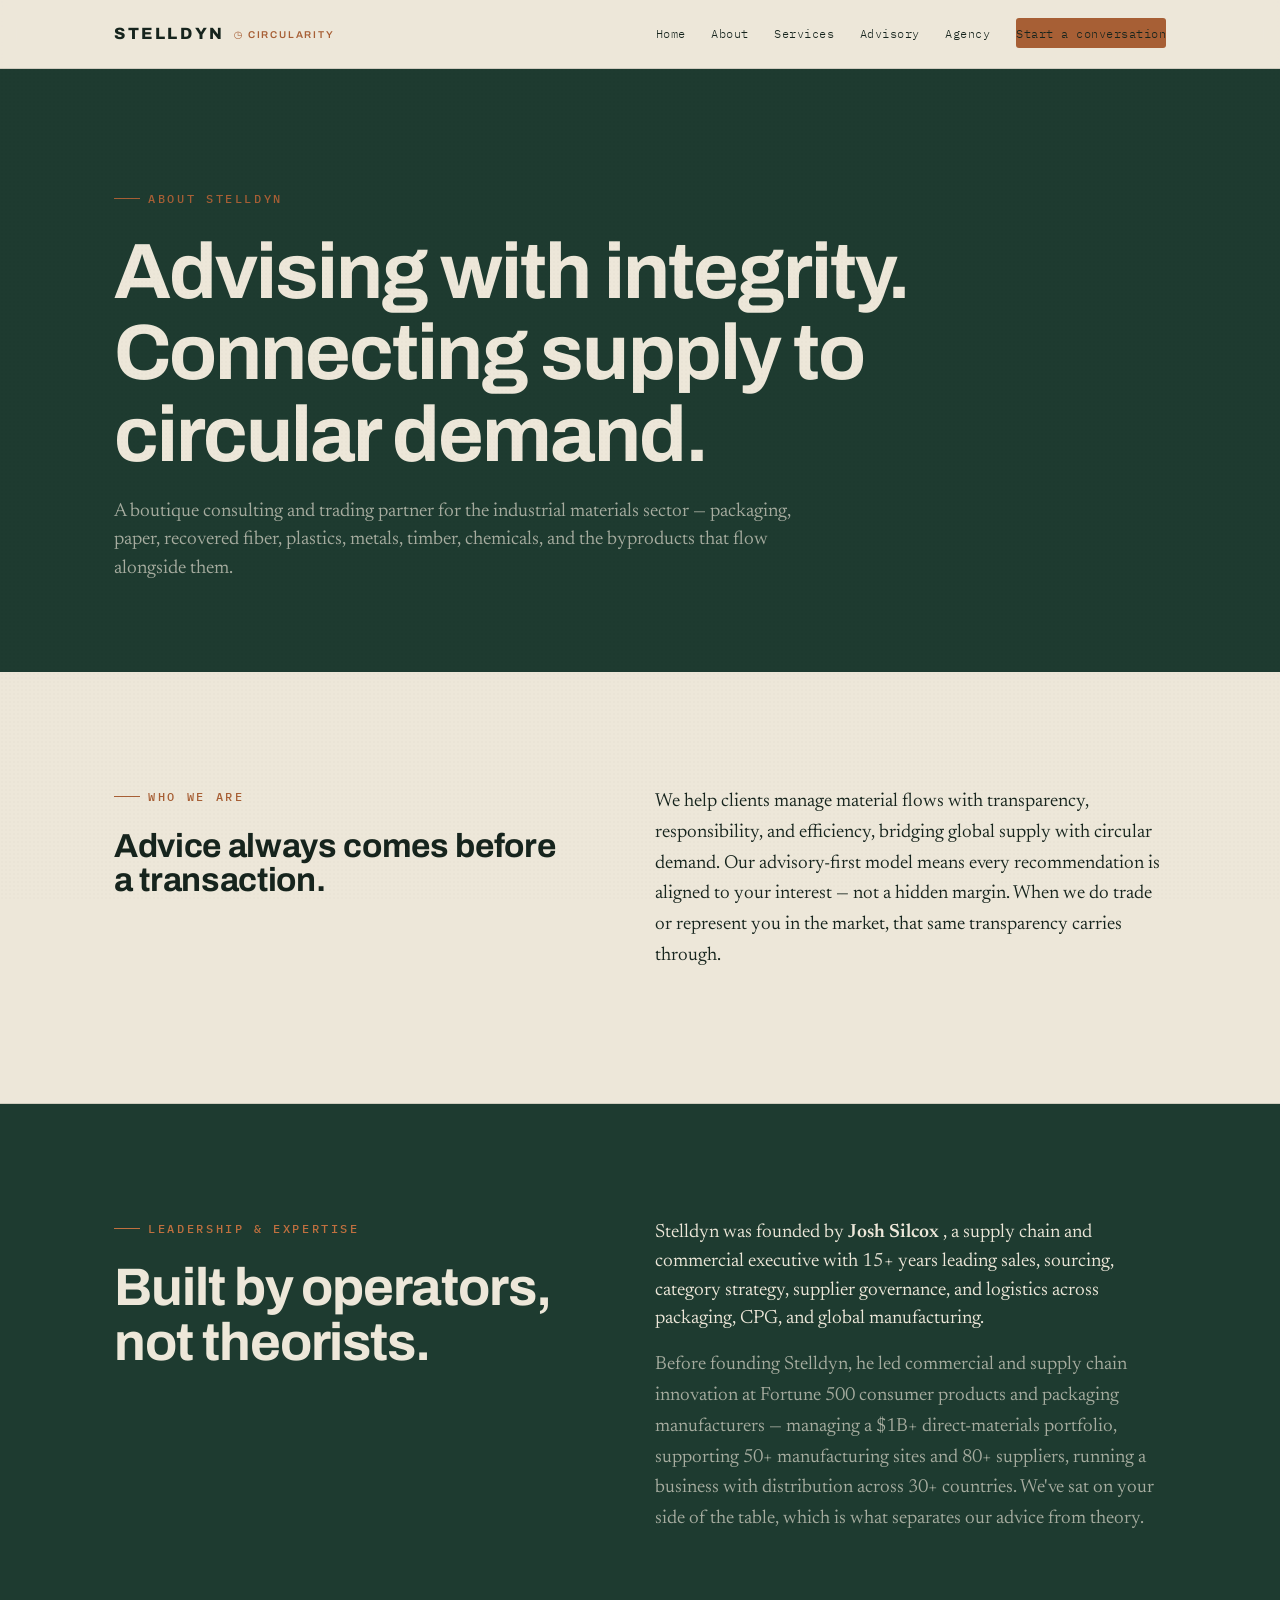
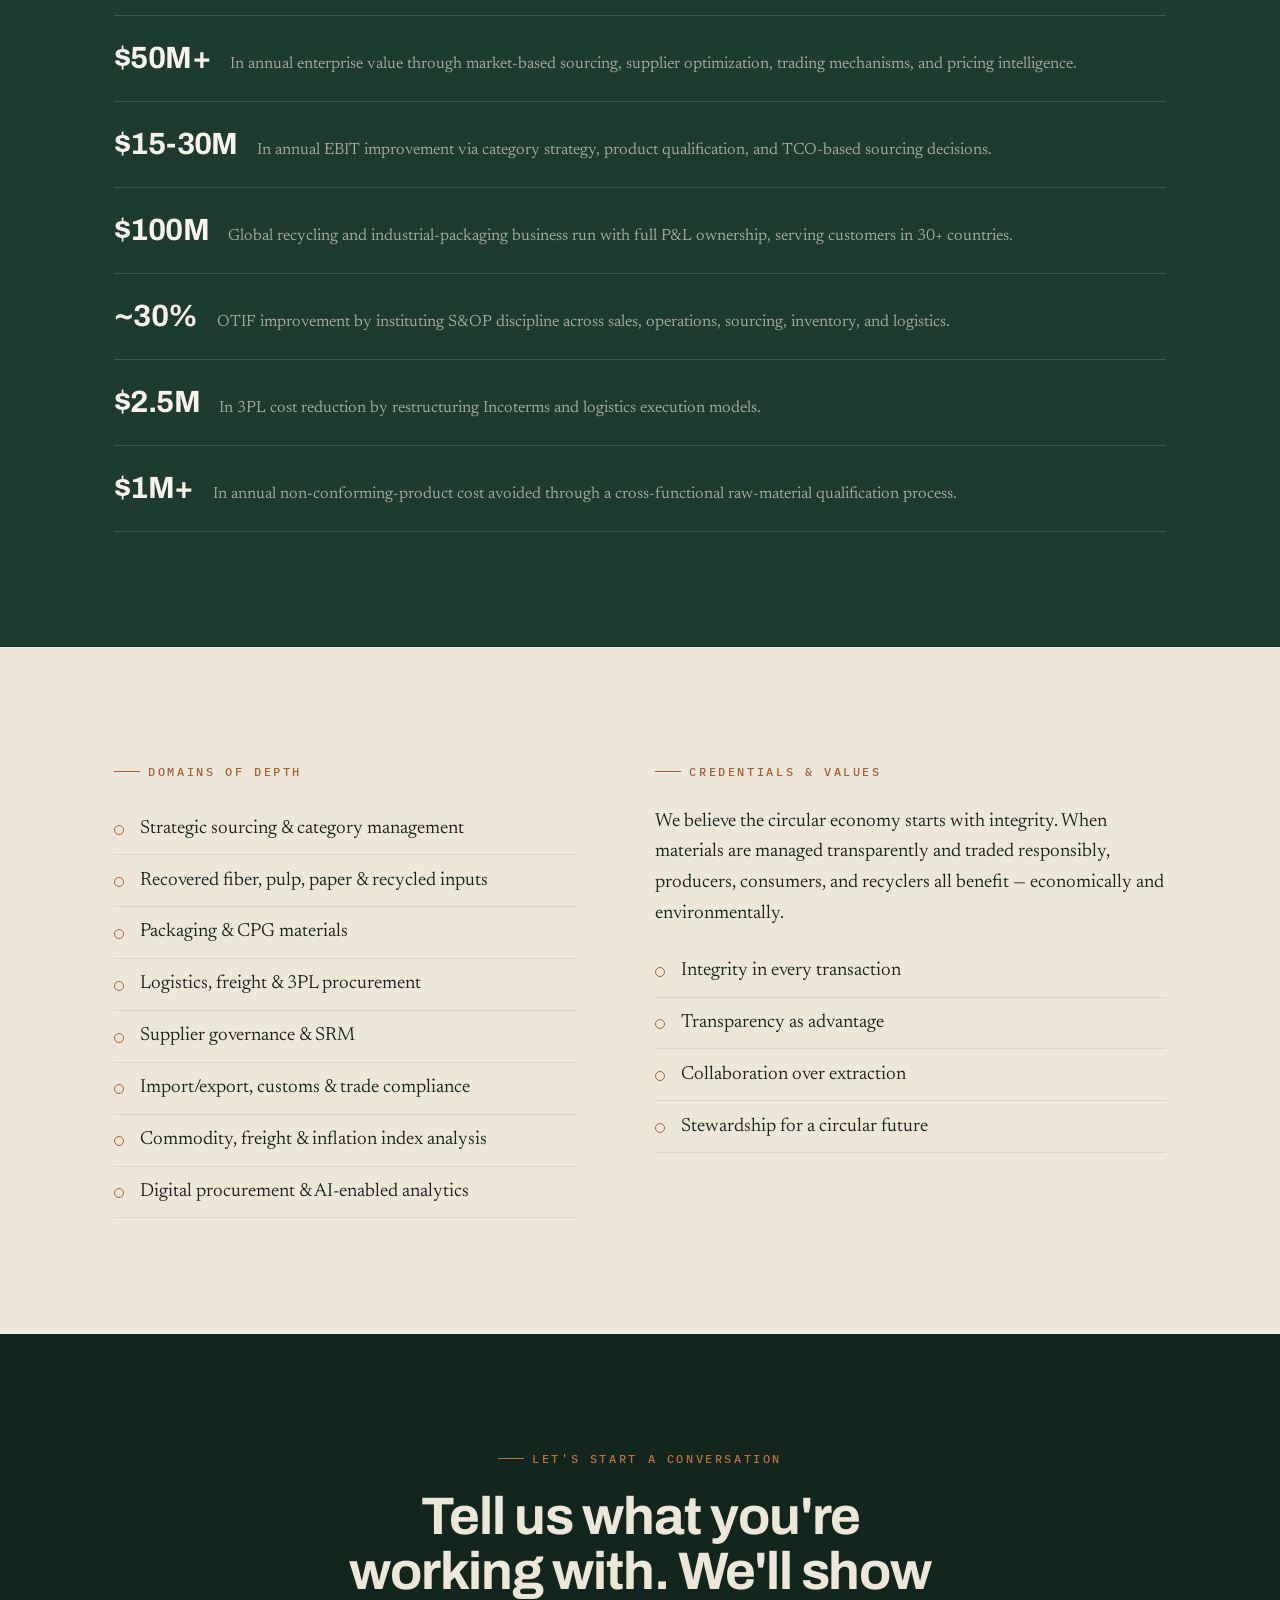
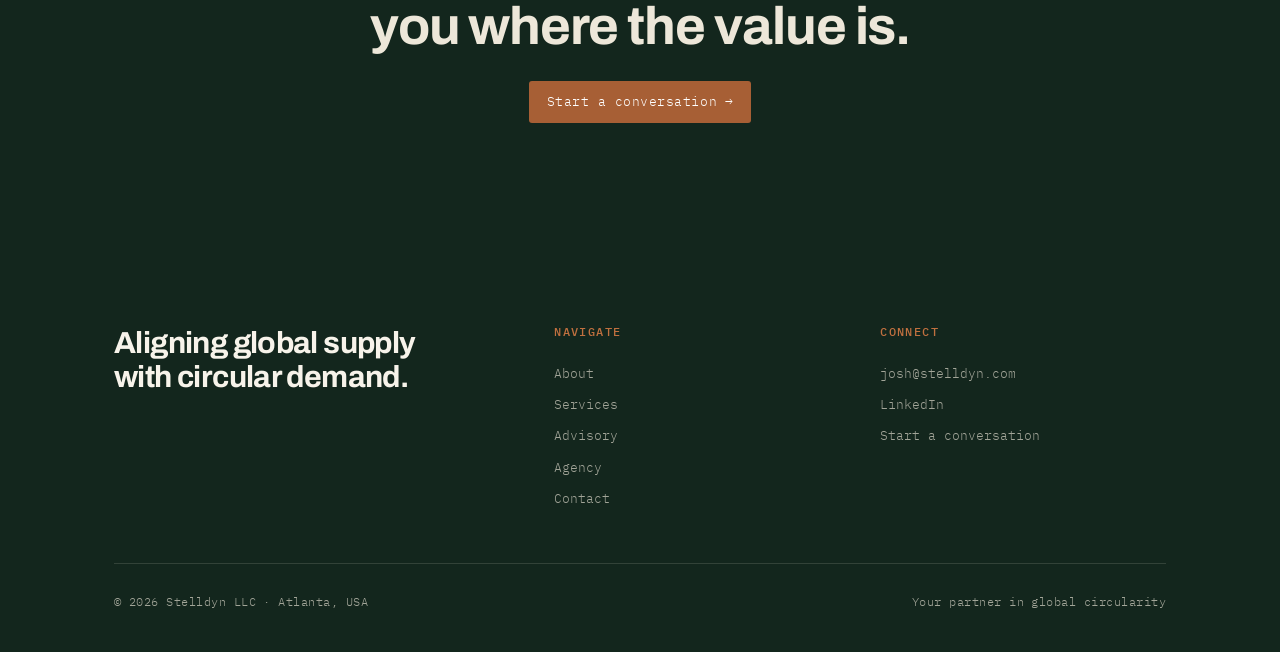
==== about.html @ aecd9327 "Baseline: Stelldyn static site as delivered" ====
<!DOCTYPE html>
<html lang="en">
<head>
    <meta charset="UTF-8">
    <meta name="viewport" content="width=device-width, initial-scale=1">
    <title>About Stelldyn | Advisory-First Materials Trading &amp; Consulting</title>
    <meta name="description" content="Stelldyn is an advisory-first consulting and trading firm for industrial materials and byproducts, founded by a supply chain executive who led a $1B+ sourcing portfolio. We bridge global supply with circular demand.">
    <link rel="canonical" href="https://stelldyn.com/about">
    <meta property="og:type" content="profile">
    <meta property="og:site_name" content="Stelldyn">
    <meta property="og:title" content="About Stelldyn — Built by Operators">
    <meta property="og:description" content="Advisory-first consulting and trading for industrial materials. Founded on 15+ years and a $1B+ direct-materials portfolio.">
    <meta property="og:url" content="https://stelldyn.com/about">
    <link rel="preconnect" href="https://fonts.googleapis.com">
    <link rel="preconnect" href="https://fonts.gstatic.com" crossorigin>
    <link href="https://fonts.googleapis.com/css2?family=Archivo:wght@500;600;700;800&family=Newsreader:ital,opsz,wght@0,6..72,300..600;1,6..72,300..500&family=IBM+Plex+Mono:wght@400;500&display=swap" rel="stylesheet">
    <link rel="stylesheet" href="styles.css">
    <script type="application/ld+json">
    {
      "@context":"https://schema.org",
      "@type":"Person",
      "@id":"https://stelldyn.com/#founder",
      "name":"Josh Silcox",
      "jobTitle":"Founder & Principal Advisor",
      "worksFor":{"@type":"Organization","name":"Stelldyn","url":"https://stelldyn.com/"},
      "description":"Supply chain and commercial executive with 15+ years leading sourcing, category strategy, supplier governance, and a global recycling business. Led a $1B+ direct-materials portfolio across 50+ manufacturing sites, 80+ suppliers, and 30+ countries; delivered $50M+ in annual enterprise value and $17–28M in annual EBIT improvement.",
      "alumniOf":[
        {"@type":"CollegeOrUniversity","name":"Emory University, Goizueta Business School"},
        {"@type":"CollegeOrUniversity","name":"Georgia Institute of Technology"}
      ],
      "knowsAbout":["strategic sourcing","category management","recovered fiber","pulp and paper","packaging materials","recycled plastics","logistics procurement","supplier governance","HTS classification","trade compliance","AI-enabled analytics"],
      "address":{"@type":"PostalAddress","addressLocality":"Atlanta","addressRegion":"GA","addressCountry":"US"},
      "sameAs":["https://www.linkedin.com/in/joshsilcox"]
    }
    </script>
</head>
<body>

    <header class="site-header">
        <div class="wrap nav">
            <a class="brand" href="index.html">
                STELLDYN
                <span class="mark">◷ CIRCULARITY</span>
            </a>
            <nav aria-label="Primary">
                <ul class="nav-links" id="navlinks">
                    <li>
                        <a href="index.html">Home</a>
                    </li>
                    <li>
                        <a href="about.html">About</a>
                    </li>
                    <li>
                        <a href="services.html">Services</a>
                    </li>
                    <li>
                        <a href="advisory.html">Advisory</a>
                    </li>
                    <li>
                        <a href="agency.html">Agency</a>
                    </li>
                    <li>
                        <a class="btn btn--primary" href="contact.html">Start a conversation</a>
                    </li>
                </ul>
            </nav>
            <button class="nav-toggle" data-nav-toggle aria-expanded="false" aria-controls="navlinks">Menu</button>
        </div>
    </header>

    <section class="page-hero">
        <div class="wrap">
            <p class="eyebrow">About Stelldyn</p>
            <h1 class="h-display">Advising with integrity. Connecting supply to circular demand.</h1>
            <p class="lede measure">A boutique consulting and trading partner for the industrial materials sector — packaging, paper, recovered fiber, plastics, metals, timber, chemicals, and the byproducts that flow alongside them.</p>
        </div>
    </section>

    <!-- WHO WE ARE -->
    <section class="section">
        <div class="wrap split">
            <div class="reveal">
                <p class="eyebrow">Who we are</p>
                <h2 class="h-lg">Advice always comes before a transaction.</h2>
            </div>
            <div class="reveal">
                <p class="measure">We help clients manage material flows with transparency, responsibility, and efficiency, bridging global supply with circular demand. Our advisory-first model means every recommendation is aligned to your interest — not a hidden margin. When we do trade or represent you in the market, that same transparency carries through.</p>
            </div>
        </div>
    </section>

    <hr class="divider">

    <!-- LEADERSHIP & EXPERTISE -->
    <section class="section section--pine">
        <div class="wrap">
            <div class="split" style="margin-bottom:clamp(36px,5vw,64px)">
                <div class="reveal">
                    <p class="eyebrow">Leadership &amp; expertise</p>
                    <h2 class="h-xl">Built by operators, not theorists.</h2>
                </div>
                <div class="reveal">
                    <p class="lede measure">
                        Stelldyn was founded by 
                        <strong>Josh Silcox</strong>
                        , a supply chain and commercial executive with 15+ years leading sales, sourcing, category strategy, supplier governance, and logistics across packaging, CPG, and global manufacturing.
                    </p>
                    <p class="measure muted">Before founding Stelldyn, he led commercial and supply chain innovation at Fortune 500 consumer products and packaging manufacturers — managing a $1B+ direct-materials portfolio, supporting 50+ manufacturing sites and 80+ suppliers, running a business with distribution across 30+ countries. We've sat on your side of the table, which is what separates our advice from theory.</p>
                </div>
            </div>
            <div class="reveal">
                <div class="statline">
                    <span class="v">$50M+</span>
                    <span class="d">In annual enterprise value through market-based sourcing, supplier optimization, trading mechanisms, and pricing intelligence.</span>
                </div>
                <div class="statline">
                    <span class="v">$15-30M</span>
                    <span class="d">In annual EBIT improvement via category strategy, product qualification, and TCO-based sourcing decisions.</span>
                </div>
                <div class="statline">
                    <span class="v">$100M</span>
                    <span class="d">Global recycling and industrial-packaging business run with full P&amp;L ownership, serving customers in 30+ countries.</span>
                </div>
                <div class="statline">
                    <span class="v">~30%</span>
                    <span class="d">OTIF improvement by instituting S&amp;OP discipline across sales, operations, sourcing, inventory, and logistics.</span>
                </div>
                <div class="statline">
                    <span class="v">$2.5M</span>
                    <span class="d">In 3PL cost reduction by restructuring Incoterms and logistics execution models.</span>
                </div>
                <div class="statline">
                    <span class="v">$1M+</span>
                    <span class="d">In annual non-conforming-product cost avoided through a cross-functional raw-material qualification process.</span>
                </div>
            </div>
        </div>
    </section>

    <!-- DOMAINS + CREDENTIALS -->
    <section class="section">
        <div class="wrap split">
            <div class="reveal">
                <p class="eyebrow">Domains of depth</p>
                <ul class="flist">
                    <li>Strategic sourcing &amp; category management</li>
                    <li>Recovered fiber, pulp, paper &amp; recycled inputs</li>
                    <li>Packaging &amp; CPG materials</li>
                    <li>Logistics, freight &amp; 3PL procurement</li>
                    <li>Supplier governance &amp; SRM</li>
                    <li>Import/export, customs &amp; trade compliance</li>
                    <li>Commodity, freight &amp; inflation index analysis</li>
                    <li>Digital procurement &amp; AI-enabled analytics</li>
                </ul>
            </div>
            <div class="reveal">
                <p class="eyebrow">Credentials &amp; values</p>
                <p class="measure" style="margin-top:1.6rem">We believe the circular economy starts with integrity. When materials are managed transparently and traded responsibly, producers, consumers, and recyclers all benefit — economically and environmentally.</p>
                <ul class="flist" style="margin-top:1rem">
                    <li>Integrity in every transaction</li>
                    <li>Transparency as advantage</li>
                    <li>Collaboration over extraction</li>
                    <li>Stewardship for a circular future</li>
                </ul>
            </div>
        </div>
    </section>

    <!-- CTA -->
    <section class="section section--deep">
        <div class="wrap" style="text-align:center">
            <p class="eyebrow reveal" style="justify-content:center">Let's start a conversation</p>
            <h2 class="h-xl reveal" style="max-width:20ch;margin:0 auto 1.6rem">Tell us what you're working with. We'll show you where the value is.</h2>
            <a class="btn btn--primary reveal" href="contact.html">
                Start a conversation 
                <span class="arr">→</span>
            </a>
        </div>
    </section>

    <footer class="site-footer">
        <div class="wrap">
            <div class="foot-top">
                <div class="foot-claim">Aligning global supply with circular demand.</div>
                <div>
                    <h4>Navigate</h4>
                    <a href="about.html">About</a>
                    <a href="services.html">Services</a>
                    <a href="advisory.html">Advisory</a>
                    <a href="agency.html">Agency</a>
                    <a href="contact.html">Contact</a>
                </div>
                <div>
                    <h4>Connect</h4>
                    <a href="mailto:josh@stelldyn.com">josh@stelldyn.com</a>
                    <a href="https://www.linkedin.com/in/joshsilcox" target="_blank" rel="noopener">LinkedIn</a>
                    <a href="contact.html">Start a conversation</a>
                </div>
            </div>
            <div class="foot-bot">
                <span>© 2026 Stelldyn LLC · Atlanta, USA</span>
                <span>Your partner in global circularity</span>
            </div>
        </div>
    </footer>
    <script src="site.js"></script>
</body>
</html>
---- styles.css ----
/* ============================================================
   STELLDYN — "Material Index Sheet"
   Palette: pine / kraft / ink / copper  ·  Type: Archivo / Newsreader / IBM Plex Mono
   ============================================================ */

:root{
  --ink:#16241D;
  --pine:#1E3B30;
  --pine-deep:#13261D;
  --kraft:#EDE7D9;
  --paper:#F7F3EA;
  --paper-2:#FBF8F1;
  --copper:#A75F35;
  --copper-bright:#C0703F;
  --sage:#C7D0C5;
  --line:rgba(22,36,29,.14);
  --line-soft:rgba(22,36,29,.08);
  --on-pine:#EDE7D9;
  --on-pine-mute:rgba(237,231,217,.66);

  --display:'Archivo',system-ui,sans-serif;
  --body:'Newsreader',Georgia,'Times New Roman',serif;
  --mono:'IBM Plex Mono',ui-monospace,monospace;

  --maxw:1180px;
  --gut:clamp(20px,5vw,64px);
  --r:3px;
}

*{box-sizing:border-box}
html{scroll-behavior:smooth}
@media (prefers-reduced-motion:reduce){html{scroll-behavior:auto}}

body{
  margin:0;
  background:var(--kraft);
  color:var(--ink);
  font-family:var(--body);
  font-size:clamp(17px,1.05vw + 13px,19px);
  line-height:1.62;
  font-weight:380;
  -webkit-font-smoothing:antialiased;
  text-rendering:optimizeLegibility;
}

/* paper grain */
body::before{
  content:"";position:fixed;inset:0;pointer-events:none;z-index:1;opacity:.5;
  background-image:radial-gradient(rgba(22,36,29,.022) 1px,transparent 1px);
  background-size:4px 4px;
}

img{max-width:100%;display:block}
a{color:inherit}

h1,h2,h3,h4{font-family:var(--display);font-weight:700;line-height:1.04;letter-spacing:-.01em;margin:0}
p{margin:0 0 1rem}
strong{font-weight:600}

/* ---------- layout ---------- */
.wrap{max-width:var(--maxw);margin:0 auto;padding:0 var(--gut)}
.section{padding:clamp(64px,9vw,128px) 0;position:relative;z-index:2}
.section--tight{padding:clamp(48px,6vw,80px) 0}
.section--pine{background:var(--pine);color:var(--on-pine)}
.section--deep{background:var(--pine-deep);color:var(--on-pine)}
.divider{height:1px;background:var(--line);border:0;margin:0}

/* ---------- eyebrow / labels ---------- */
.eyebrow{
  font-family:var(--mono);font-size:.74rem;font-weight:500;
  letter-spacing:.22em;text-transform:uppercase;color:var(--copper);
  display:flex;align-items:center;gap:.7em;margin:0 0 1.4rem;
}
.eyebrow::before{content:"";width:26px;height:1px;background:var(--copper);display:inline-block}
.section--pine .eyebrow,.section--deep .eyebrow{color:var(--copper-bright)}
.section--pine .eyebrow::before,.section--deep .eyebrow::before{background:var(--copper-bright)}

/* ---------- type scale ---------- */
.h-display{font-size:clamp(2.6rem,6.4vw,4.9rem);letter-spacing:-.025em}
.h-xl{font-size:clamp(2rem,4.4vw,3.3rem);letter-spacing:-.02em}
.h-lg{font-size:clamp(1.5rem,2.6vw,2.1rem)}
.h-md{font-size:clamp(1.2rem,1.6vw,1.45rem)}
.lede{font-size:clamp(1.18rem,1.5vw,1.42rem);line-height:1.5;font-weight:380}
.muted{color:rgba(22,36,29,.66)}
.section--pine .muted,.section--deep .muted{color:var(--on-pine-mute)}
.measure{max-width:62ch}
.measure-sm{max-width:48ch}

/* ---------- header ---------- */
.site-header{
  position:sticky;top:0;z-index:50;
  background:rgba(237,231,217,.82);backdrop-filter:blur(10px);
  border-bottom:1px solid var(--line);
}
.nav{display:flex;align-items:center;justify-content:space-between;height:68px}
.brand{display:flex;align-items:baseline;gap:.55rem;text-decoration:none;font-family:var(--display);font-weight:800;letter-spacing:.16em;font-size:1.02rem}
.brand .mark{font-size:.62rem;color:var(--copper);letter-spacing:.18em;font-weight:600;transform:translateY(-1px)}
.nav-links{display:flex;align-items:center;gap:clamp(14px,2vw,30px);list-style:none;margin:0;padding:0}
.nav-links a{font-family:var(--mono);font-size:.78rem;letter-spacing:.04em;text-decoration:none;color:var(--ink);padding:.4em 0;position:relative;transition:color .2s}
.nav-links a:not(.btn)::after{content:"";position:absolute;left:0;bottom:-2px;width:0;height:1px;background:var(--copper);transition:width .25s}
.nav-links a:not(.btn):hover{color:var(--copper)}
.nav-links a:not(.btn):hover::after{width:100%}
.nav-toggle{display:none;background:none;border:1px solid var(--line);border-radius:var(--r);font-family:var(--mono);font-size:.72rem;letter-spacing:.1em;padding:.5em .8em;cursor:pointer;color:var(--ink)}

/* ---------- buttons ---------- */
.btn{
  display:inline-flex;align-items:center;gap:.6em;
  font-family:var(--mono);font-size:.8rem;letter-spacing:.04em;text-transform:none;
  text-decoration:none;cursor:pointer;border:0;border-radius:var(--r);
  padding:.85em 1.4em;transition:transform .15s,background .2s,box-shadow .2s;
}
.btn--primary{background:var(--copper);color:#fff}
.btn--primary:hover{background:var(--copper-bright);transform:translateY(-1px)}
.btn--ghost{background:transparent;color:var(--ink);border:1px solid var(--line)}
.btn--ghost:hover{border-color:var(--copper);color:var(--copper)}
.section--pine .btn--ghost,.section--deep .btn--ghost{color:var(--on-pine);border-color:rgba(237,231,217,.3)}
.section--pine .btn--ghost:hover,.section--deep .btn--ghost:hover{border-color:var(--copper-bright);color:var(--copper-bright)}
.btn .arr{transition:transform .2s}
.btn:hover .arr{transform:translateX(3px)}

/* ---------- hero ---------- */
.hero{background:var(--pine);color:var(--on-pine);position:relative;overflow:hidden}
.hero .wrap{position:relative;z-index:3;padding-top:clamp(60px,9vw,108px);padding-bottom:0}
.hero-arc{position:absolute;inset:0;z-index:1;opacity:.9;pointer-events:none}
.hero-arc svg{position:absolute;right:-6%;top:-10%;width:min(720px,82vw);height:auto}
.hero h1{max-width:16ch}
.hero .lede{color:var(--on-pine-mute);max-width:54ch;margin-top:1.6rem}
.hero-cta{display:flex;flex-wrap:wrap;gap:14px;margin-top:2.4rem}
.hero-index{
  display:grid;grid-template-columns:repeat(4,1fr);
  border-top:1px solid rgba(237,231,217,.18);margin-top:clamp(48px,7vw,84px);
}
.hero-index .cell{padding:1.5rem 0;border-right:1px solid rgba(237,231,217,.12)}
.hero-index .cell:last-child{border-right:0}
.hero-index .num{font-family:var(--display);font-weight:700;font-size:clamp(1.7rem,3vw,2.5rem);letter-spacing:-.02em;color:var(--paper)}
.hero-index .lab{font-family:var(--mono);font-size:.68rem;letter-spacing:.1em;text-transform:uppercase;color:var(--on-pine-mute);margin-top:.5rem;max-width:22ch}

/* ---------- generic grids ---------- */
.grid{display:grid;gap:clamp(20px,3vw,40px)}
.g-2{grid-template-columns:repeat(2,1fr)}
.g-3{grid-template-columns:repeat(3,1fr)}
.split{display:grid;grid-template-columns:1fr 1.1fr;gap:clamp(32px,6vw,88px);align-items:start}
.split--even{grid-template-columns:1fr 1fr}

/* ---------- pillar cards ---------- */
.pillar{border-top:2px solid var(--ink);padding-top:1.4rem}
.pillar .k{font-family:var(--mono);font-size:.72rem;letter-spacing:.14em;color:var(--copper);text-transform:uppercase}
.pillar h3{font-size:1.55rem;margin:.7rem 0 .8rem}
.pillar p{font-size:1rem;line-height:1.55;color:rgba(22,36,29,.74)}

/* ---------- value/expertise list ---------- */
.statline{display:grid;grid-template-columns:auto 1fr;gap:1.2rem;align-items:baseline;padding:1.1rem 0;border-bottom:1px solid rgba(237,231,217,.16)}
.statline:first-of-type{border-top:1px solid rgba(237,231,217,.16)}
.statline .v{font-family:var(--display);font-weight:700;font-size:clamp(1.4rem,2.4vw,2rem);color:var(--paper);letter-spacing:-.02em;white-space:nowrap}
.statline .d{font-family:var(--body);font-size:1.02rem;line-height:1.45;color:var(--on-pine-mute)}

/* ---------- feature list ---------- */
.flist{list-style:none;margin:0;padding:0}
.flist li{padding:.7rem 0 .7rem 1.6rem;position:relative;border-bottom:1px solid var(--line-soft);line-height:1.5}
.flist li::before{content:"";position:absolute;left:0;top:1.35rem;width:8px;height:8px;border:1.5px solid var(--copper);border-radius:50%}
.outcome{font-family:var(--mono);font-size:.82rem;letter-spacing:.02em;color:var(--copper);margin-top:1rem;display:block}

/* ---------- service blocks ---------- */
.svc{padding:clamp(32px,5vw,56px) 0;border-top:1px solid var(--line)}
.svc:first-of-type{border-top:0}
.svc-no{font-family:var(--mono);font-size:.8rem;color:var(--copper);letter-spacing:.1em}

/* ---------- industries ---------- */
.inds{display:flex;flex-wrap:wrap;gap:10px}
.ind{font-family:var(--mono);font-size:.82rem;letter-spacing:.03em;border:1px solid var(--line);border-radius:100px;padding:.6em 1.1em;background:var(--paper-2);transition:border-color .2s,color .2s}
.ind:hover{border-color:var(--copper);color:var(--copper)}

/* ---------- table ---------- */
.tbl{width:100%;border-collapse:collapse;font-size:1rem}
.tbl th,.tbl td{text-align:left;padding:.95rem 1rem;border-bottom:1px solid var(--line);vertical-align:top}
.tbl th{font-family:var(--mono);font-size:.74rem;letter-spacing:.1em;text-transform:uppercase;color:var(--copper);font-weight:500}
.tbl td:first-child{font-weight:600;font-family:var(--display);width:38%}

/* ---------- testimonials ---------- */
.quote{border-left:2px solid var(--copper);padding:.2rem 0 .2rem 1.5rem}
.quote p{font-size:clamp(1.15rem,1.8vw,1.5rem);line-height:1.42;font-style:italic;color:var(--ink)}
.section--pine .quote p,.section--deep .quote p{color:var(--paper)}
.quote cite{font-family:var(--mono);font-style:normal;font-size:.78rem;letter-spacing:.06em;color:var(--copper);display:block;margin-top:1rem}
.section--pine .quote cite,.section--deep .quote cite{color:var(--copper-bright)}

/* ---------- FAQ ---------- */
.faq{border-top:1px solid var(--line)}
.faq details{border-bottom:1px solid var(--line)}
.faq summary{list-style:none;cursor:pointer;padding:1.4rem 0;font-family:var(--display);font-weight:600;font-size:1.18rem;display:flex;justify-content:space-between;gap:1rem;align-items:center}
.faq summary::-webkit-details-marker{display:none}
.faq summary .pl{font-family:var(--mono);color:var(--copper);font-size:1.3rem;transition:transform .25s;flex:none}
.faq details[open] summary .pl{transform:rotate(45deg)}
.faq .ans{padding:0 0 1.5rem;max-width:70ch;color:rgba(22,36,29,.78)}

/* ---------- form ---------- */
.field{margin-bottom:1.2rem}
.field label{display:block;font-family:var(--mono);font-size:.74rem;letter-spacing:.08em;text-transform:uppercase;color:var(--copper);margin-bottom:.5rem}
.field input,.field textarea,.field select{
  width:100%;font-family:var(--body);font-size:1.02rem;color:var(--ink);
  background:var(--paper-2);border:1px solid var(--line);border-radius:var(--r);
  padding:.85em 1em;transition:border-color .2s;
}
.field input:focus,.field textarea:focus,.field select:focus{outline:none;border-color:var(--copper);box-shadow:0 0 0 3px rgba(167,95,53,.12)}
.field textarea{min-height:130px;resize:vertical}

/* ---------- footer ---------- */
.site-footer{background:var(--pine-deep);color:var(--on-pine);padding:clamp(56px,7vw,88px) 0 2.5rem}
.foot-top{display:grid;grid-template-columns:1.4fr 1fr 1fr;gap:40px;padding-bottom:3rem;border-bottom:1px solid rgba(237,231,217,.14)}
.foot-top h4{font-family:var(--mono);font-weight:500;font-size:.74rem;letter-spacing:.12em;text-transform:uppercase;color:var(--copper-bright);margin-bottom:1.2rem}
.foot-top a{display:block;text-decoration:none;color:var(--on-pine-mute);font-family:var(--mono);font-size:.84rem;padding:.3rem 0;transition:color .2s}
.foot-top a:hover{color:var(--paper)}
.foot-claim{font-family:var(--display);font-size:clamp(1.3rem,2.4vw,1.9rem);font-weight:700;letter-spacing:-.02em;color:var(--paper);max-width:18ch;line-height:1.1}
.foot-bot{display:flex;flex-wrap:wrap;justify-content:space-between;gap:12px;padding-top:1.8rem;font-family:var(--mono);font-size:.74rem;letter-spacing:.04em;color:var(--on-pine-mute)}

/* ---------- reveal ---------- */
.reveal{opacity:0;transform:translateY(18px);transition:opacity .7s ease,transform .7s ease}
.reveal.in{opacity:1;transform:none}
@media (prefers-reduced-motion:reduce){.reveal{opacity:1;transform:none;transition:none}}

/* ---------- page hero (interior) ---------- */
.page-hero{background:var(--pine);color:var(--on-pine);padding:clamp(72px,10vw,120px) 0 clamp(48px,6vw,72px)}
.page-hero h1{max-width:18ch}
.page-hero .lede{color:var(--on-pine-mute);margin-top:1.4rem}

/* ---------- responsive ---------- */
@media (max-width:860px){
  .g-3{grid-template-columns:1fr;gap:8px}
  .g-2,.split,.split--even{grid-template-columns:1fr;gap:32px}
  .hero-index{grid-template-columns:1fr 1fr}
  .hero-index .cell:nth-child(2){border-right:0}
  .hero-index .cell{border-bottom:1px solid rgba(237,231,217,.12)}
  .foot-top{grid-template-columns:1fr 1fr}
  .foot-claim{grid-column:1/-1;margin-bottom:1rem}
  .pillar{border-top:1px solid var(--line);padding-top:1.2rem}
  .nav-links{display:none}
  .nav-links.open{display:flex;position:absolute;top:68px;left:0;right:0;flex-direction:column;align-items:flex-start;gap:0;background:var(--kraft);border-bottom:1px solid var(--line);padding:8px var(--gut) 18px}
  .nav-links.open li{width:100%;border-bottom:1px solid var(--line-soft)}
  .nav-links.open a{display:block;padding:.9em 0;font-size:.92rem}
  .nav-links.open .btn{margin-top:12px}
  .nav-toggle{display:inline-block}
  .tbl td:first-child{width:auto}
}
@media (max-width:520px){
  .hero-index{grid-template-columns:1fr}
  .hero-index .cell{border-right:0}
}
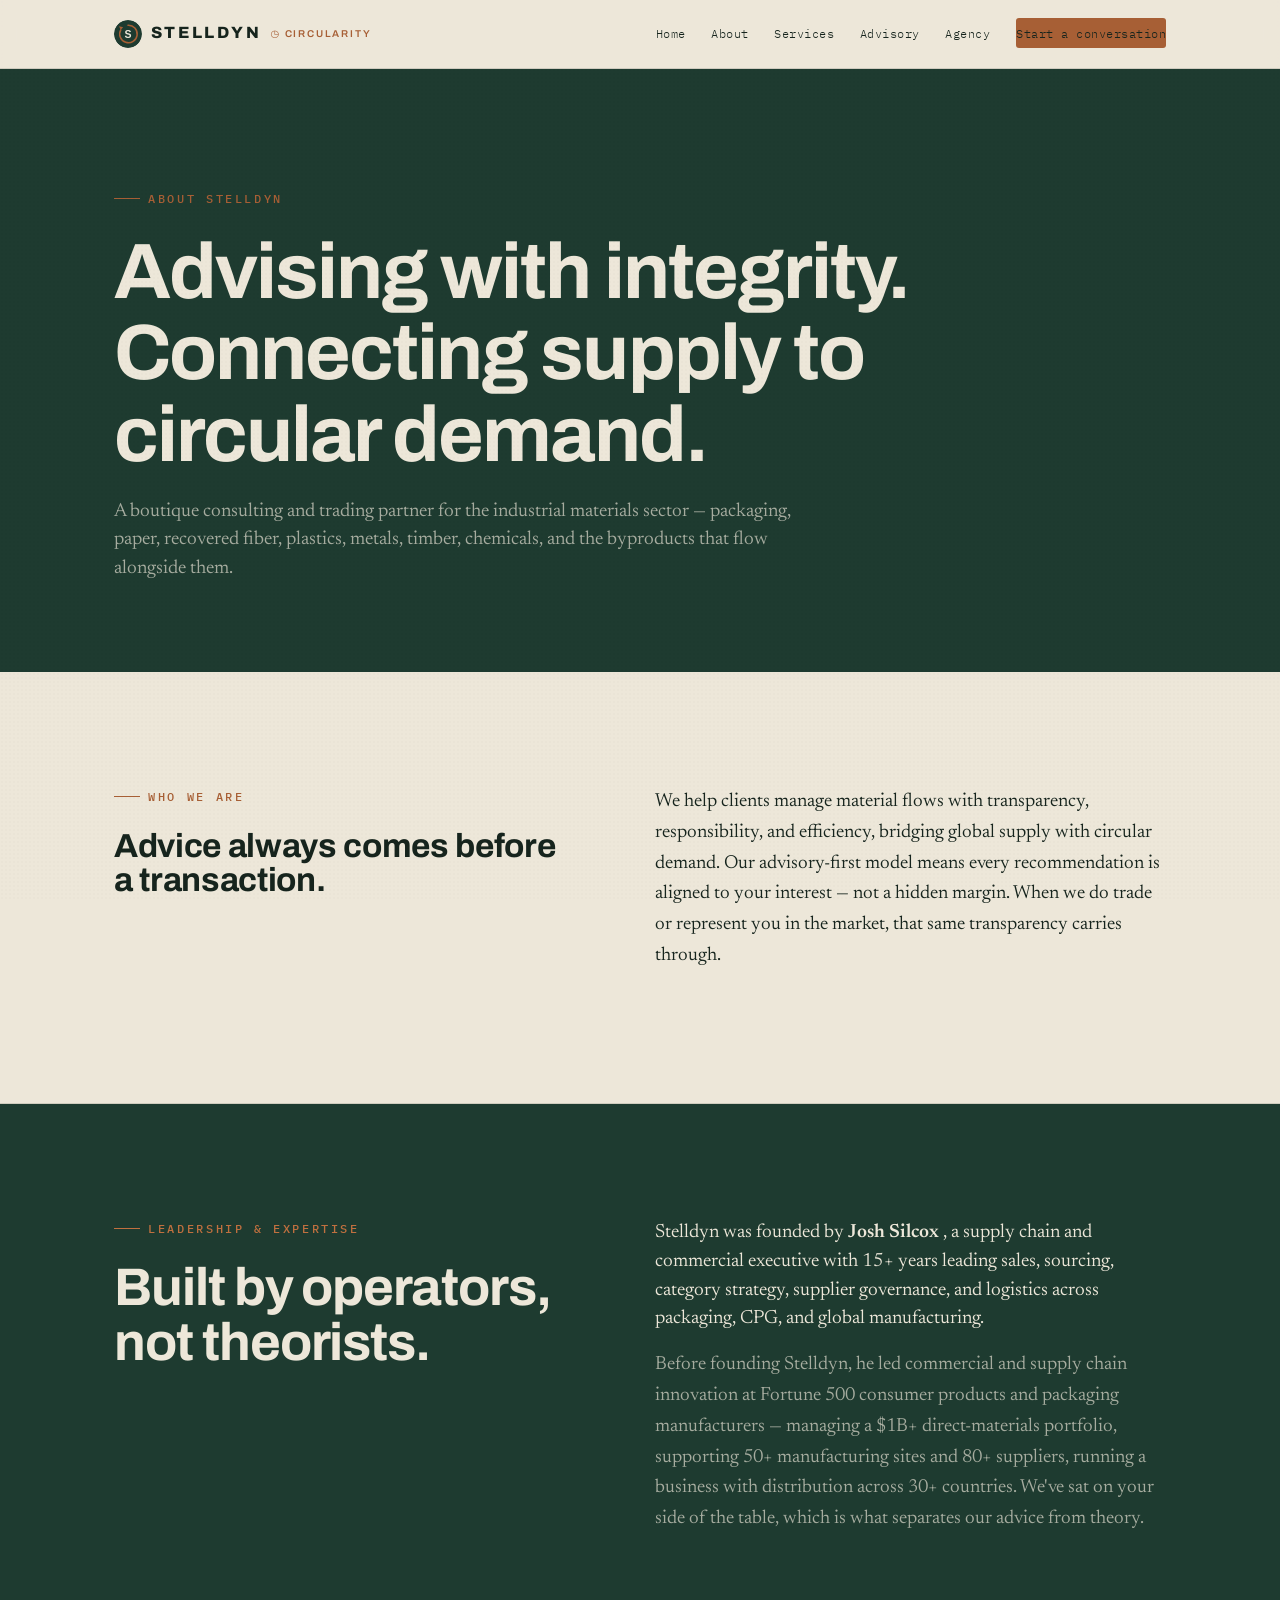
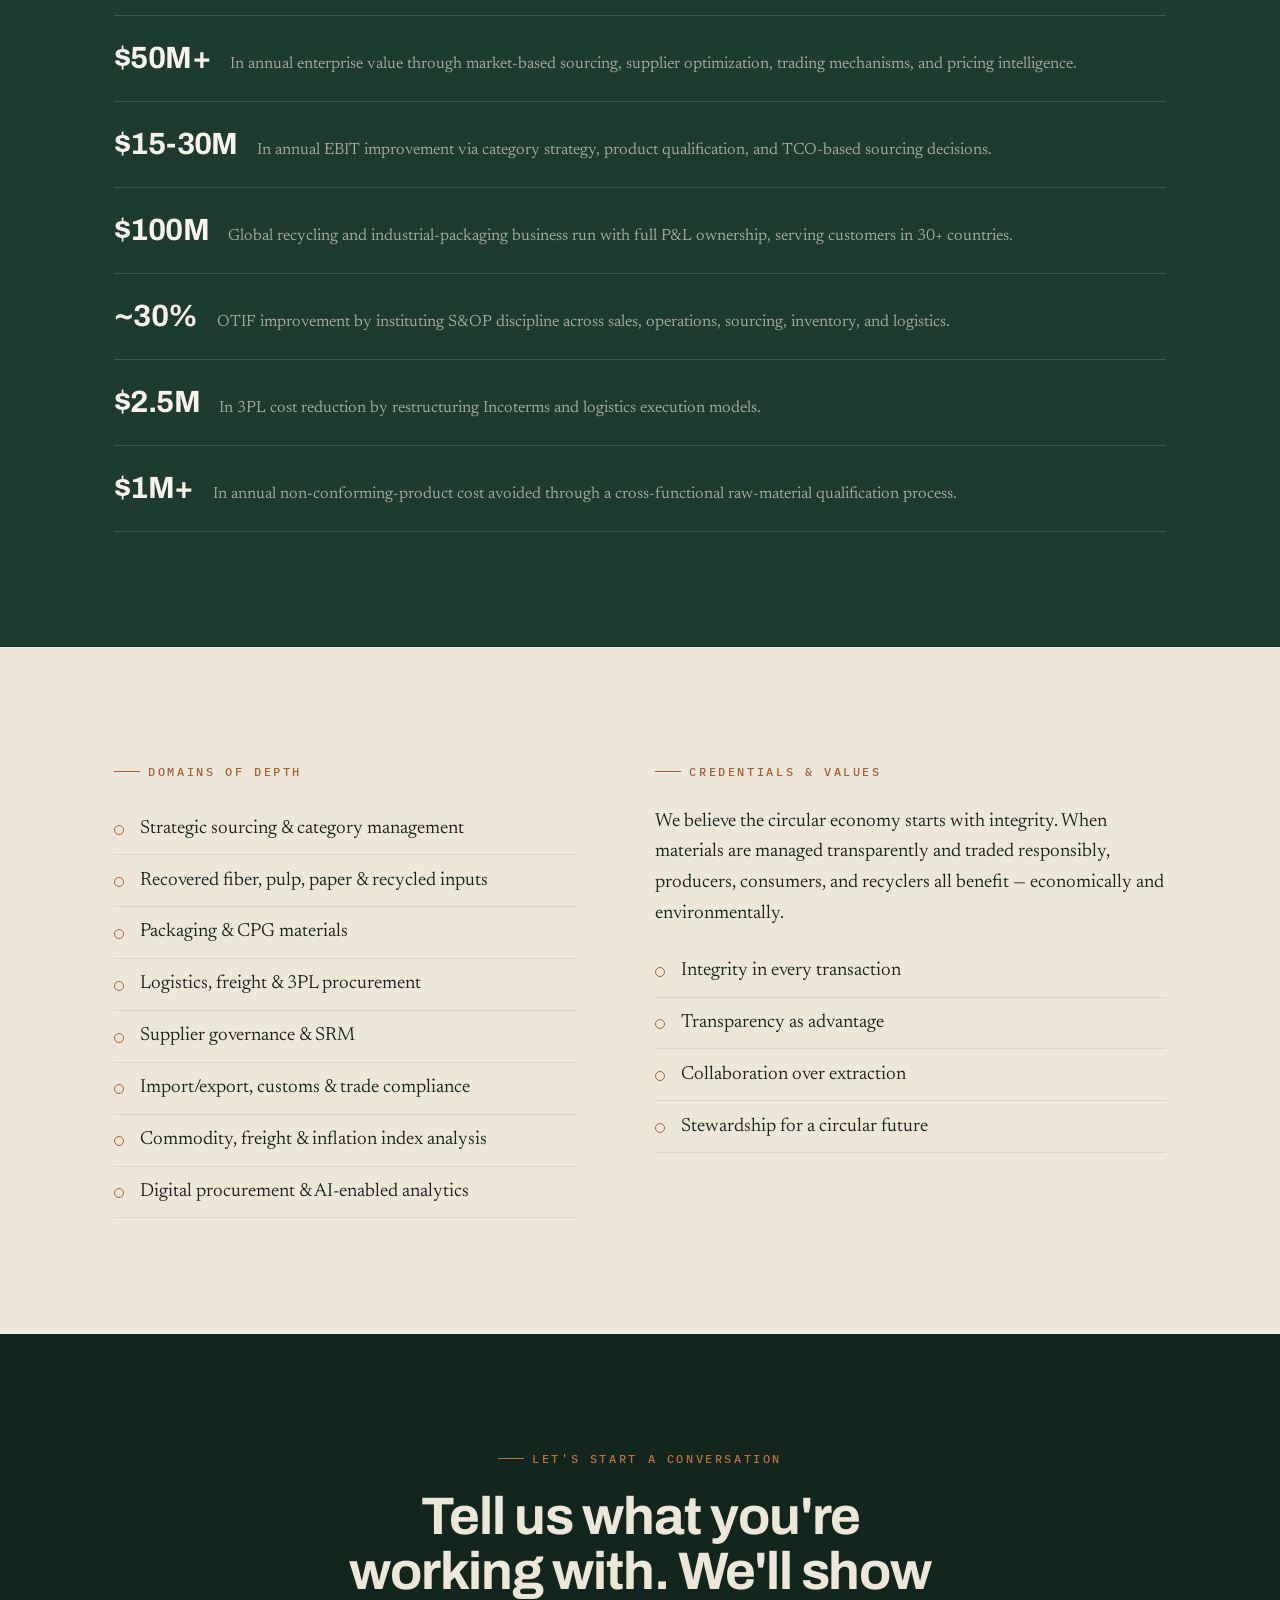
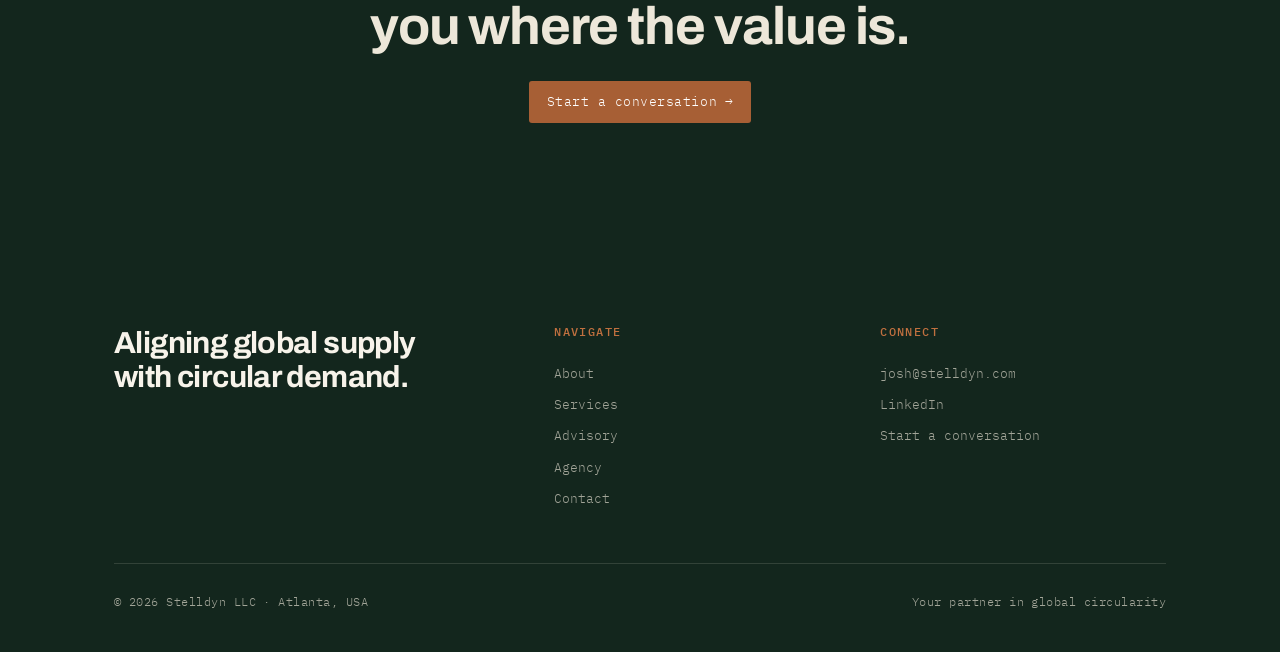
==== commit 3b2d603f: "Pre-launch: reconcile schema email, add clean URLs, logo/favicon/og:image placeholders - Fix leftove" ====
--- a/about.html
+++ b/about.html
@@ -11,6 +11,14 @@
     <meta property="og:title" content="About Stelldyn — Built by Operators">
     <meta property="og:description" content="Advisory-first consulting and trading for industrial materials. Founded on 15+ years and a $1B+ direct-materials portfolio.">
     <meta property="og:url" content="https://stelldyn.com/about">
+    <meta property="og:image" content="https://stelldyn.com/og-image.png">
+    <meta property="og:image:width" content="1200">
+    <meta property="og:image:height" content="630">
+    <meta name="twitter:card" content="summary_large_image">
+    <meta name="twitter:image" content="https://stelldyn.com/og-image.png">
+    <link rel="icon" href="/favicon.svg" type="image/svg+xml">
+    <link rel="icon" href="/favicon-32.png" sizes="32x32" type="image/png">
+    <link rel="apple-touch-icon" href="/apple-touch-icon.png">
     <link rel="preconnect" href="https://fonts.googleapis.com">
     <link rel="preconnect" href="https://fonts.gstatic.com" crossorigin>
     <link href="https://fonts.googleapis.com/css2?family=Archivo:wght@500;600;700;800&family=Newsreader:ital,opsz,wght@0,6..72,300..600;1,6..72,300..500&family=IBM+Plex+Mono:wght@400;500&display=swap" rel="stylesheet">
@@ -39,6 +47,7 @@
     <header class="site-header">
         <div class="wrap nav">
             <a class="brand" href="index.html">
+                <img src="/logo.svg" alt="" width="28" height="28" class="brand-icon">
                 STELLDYN
                 <span class="mark">◷ CIRCULARITY</span>
             </a>
--- a/styles.css
+++ b/styles.css
@@ -95,6 +95,7 @@
 .nav{display:flex;align-items:center;justify-content:space-between;height:68px}
 .brand{display:flex;align-items:baseline;gap:.55rem;text-decoration:none;font-family:var(--display);font-weight:800;letter-spacing:.16em;font-size:1.02rem}
 .brand .mark{font-size:.62rem;color:var(--copper);letter-spacing:.18em;font-weight:600;transform:translateY(-1px)}
+.brand-icon{align-self:center;border-radius:50%}
 .nav-links{display:flex;align-items:center;gap:clamp(14px,2vw,30px);list-style:none;margin:0;padding:0}
 .nav-links a{font-family:var(--mono);font-size:.78rem;letter-spacing:.04em;text-decoration:none;color:var(--ink);padding:.4em 0;position:relative;transition:color .2s}
 .nav-links a:not(.btn)::after{content:"";position:absolute;left:0;bottom:-2px;width:0;height:1px;background:var(--copper);transition:width .25s}
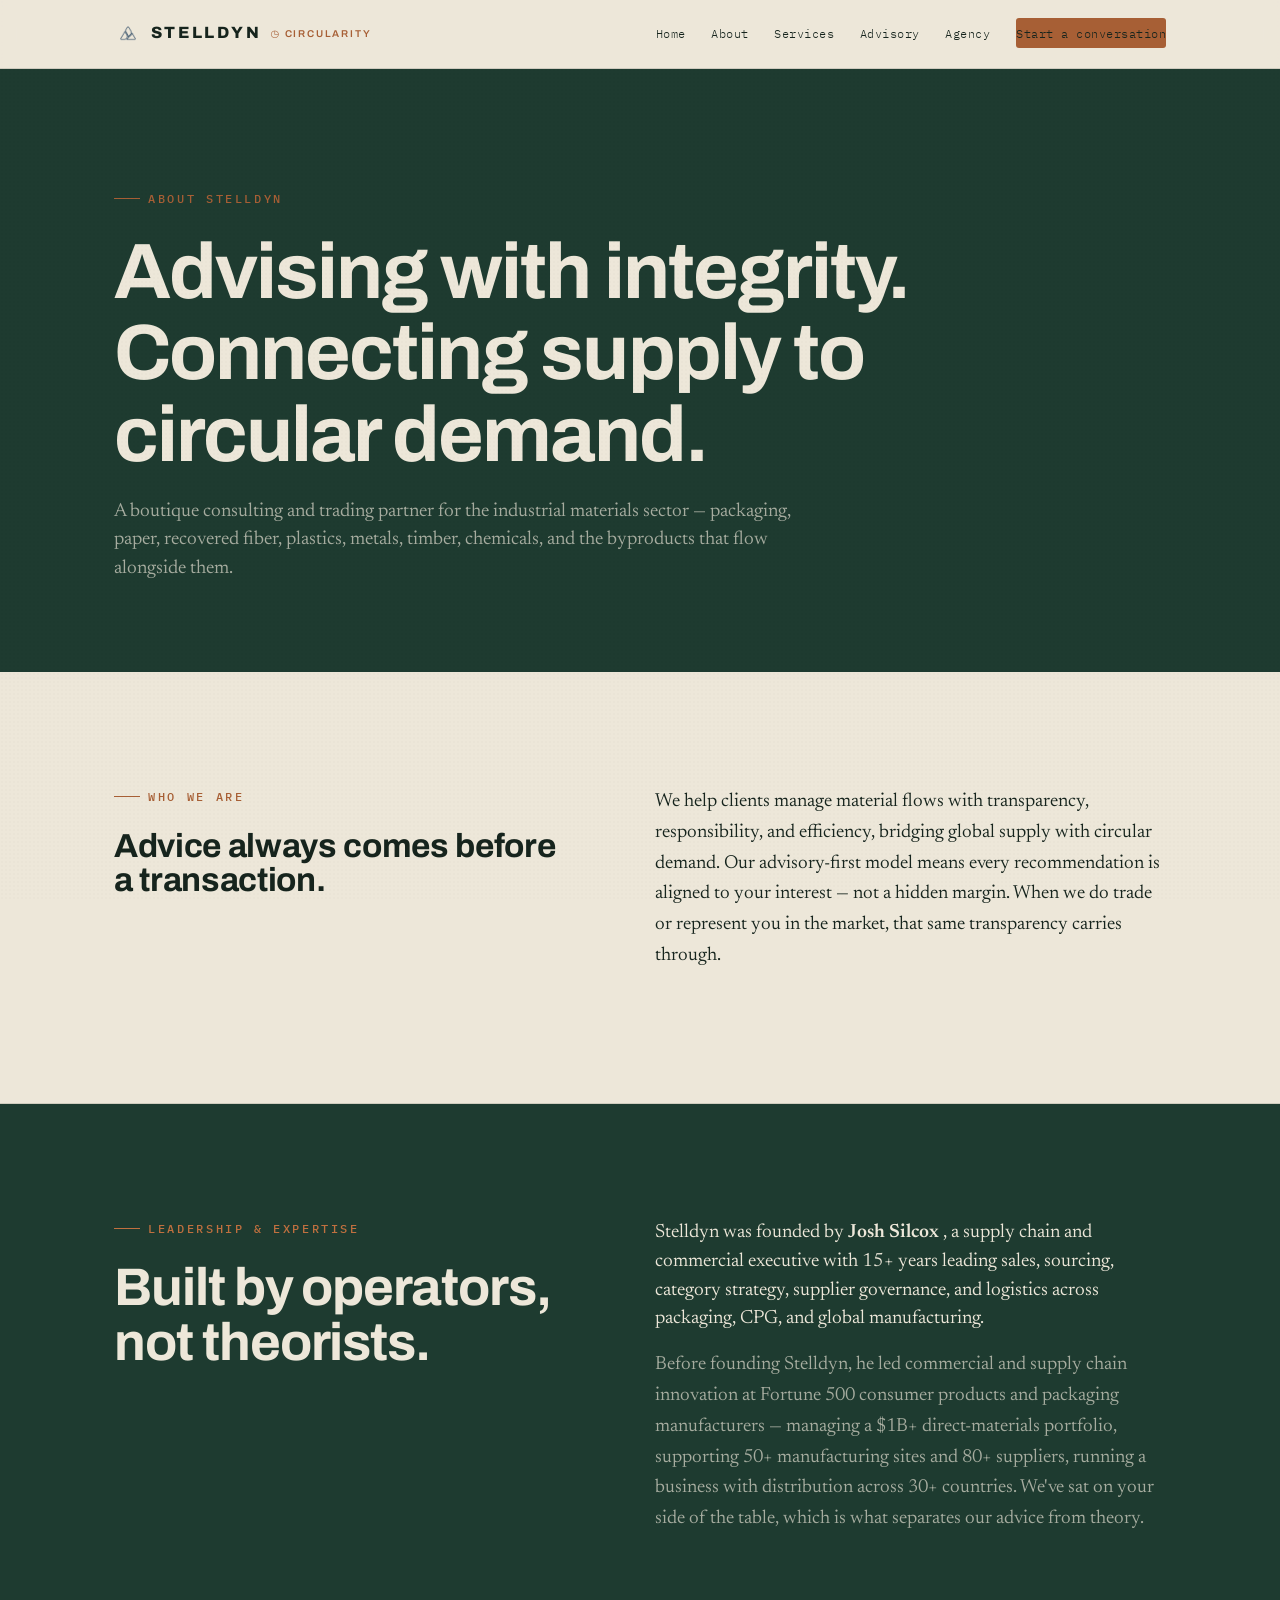
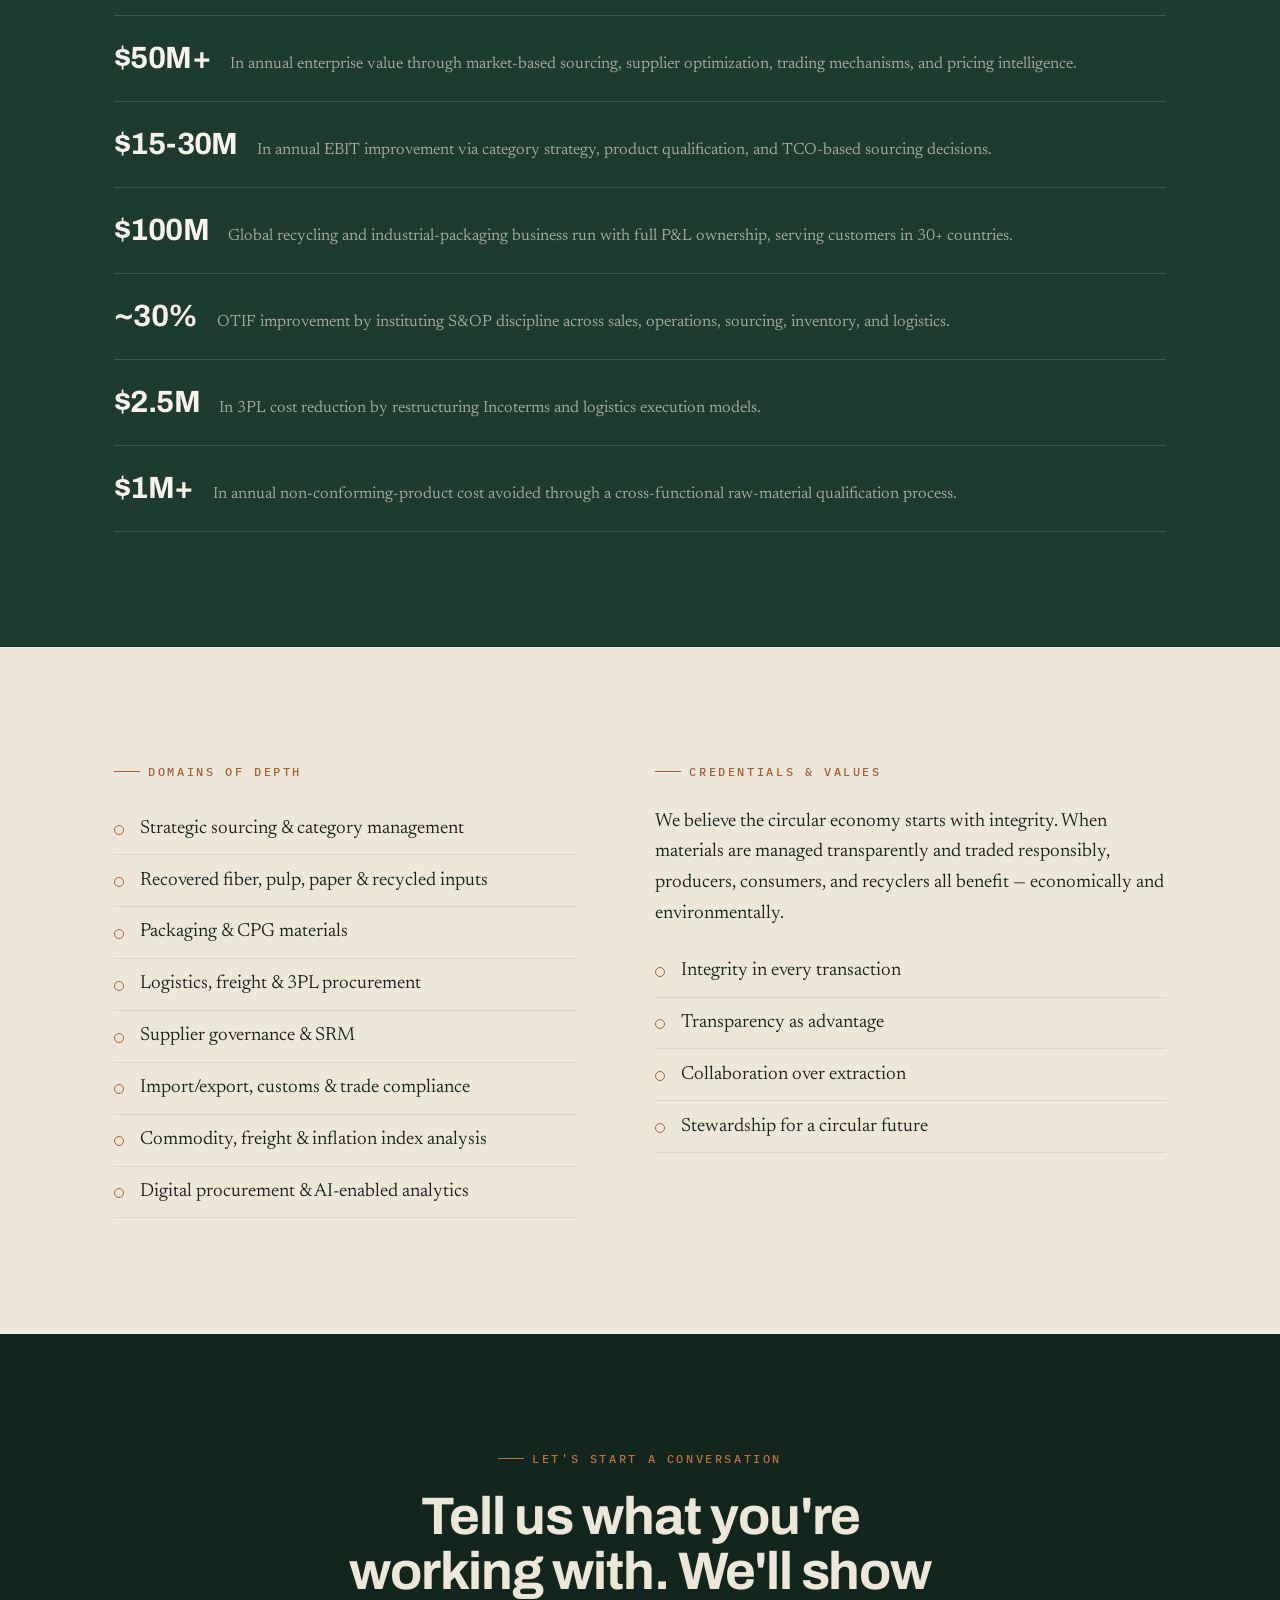
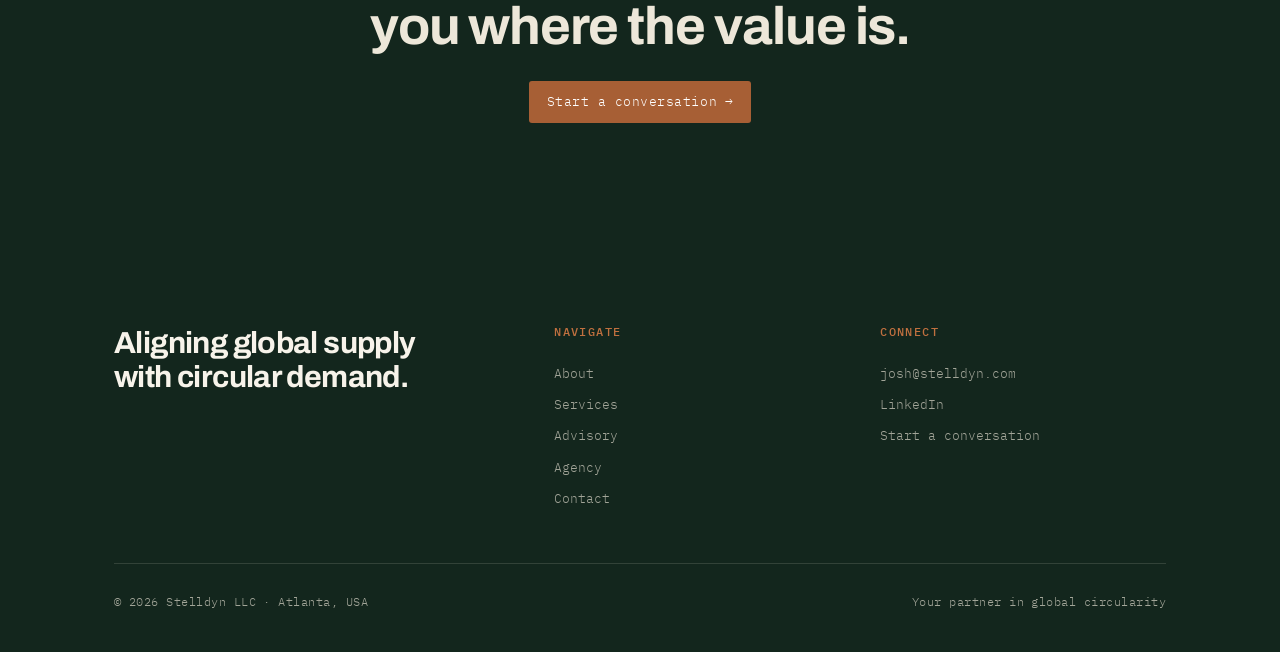
==== commit 36130094: "Replace placeholder logo with real brand mark - Add real Stelldyn logo (navy triangle mark, transpar" ====
--- a/about.html
+++ b/about.html
@@ -16,8 +16,7 @@
     <meta property="og:image:height" content="630">
     <meta name="twitter:card" content="summary_large_image">
     <meta name="twitter:image" content="https://stelldyn.com/og-image.png">
-    <link rel="icon" href="/favicon.svg" type="image/svg+xml">
-    <link rel="icon" href="/favicon-32.png" sizes="32x32" type="image/png">
+        <link rel="icon" href="/favicon-32.png" sizes="32x32" type="image/png">
     <link rel="apple-touch-icon" href="/apple-touch-icon.png">
     <link rel="preconnect" href="https://fonts.googleapis.com">
     <link rel="preconnect" href="https://fonts.gstatic.com" crossorigin>
@@ -47,7 +46,7 @@
     <header class="site-header">
         <div class="wrap nav">
             <a class="brand" href="index.html">
-                <img src="/logo.svg" alt="" width="28" height="28" class="brand-icon">
+                <img src="/logo.png" alt="" width="28" height="28" class="brand-icon">
                 STELLDYN
                 <span class="mark">◷ CIRCULARITY</span>
             </a>
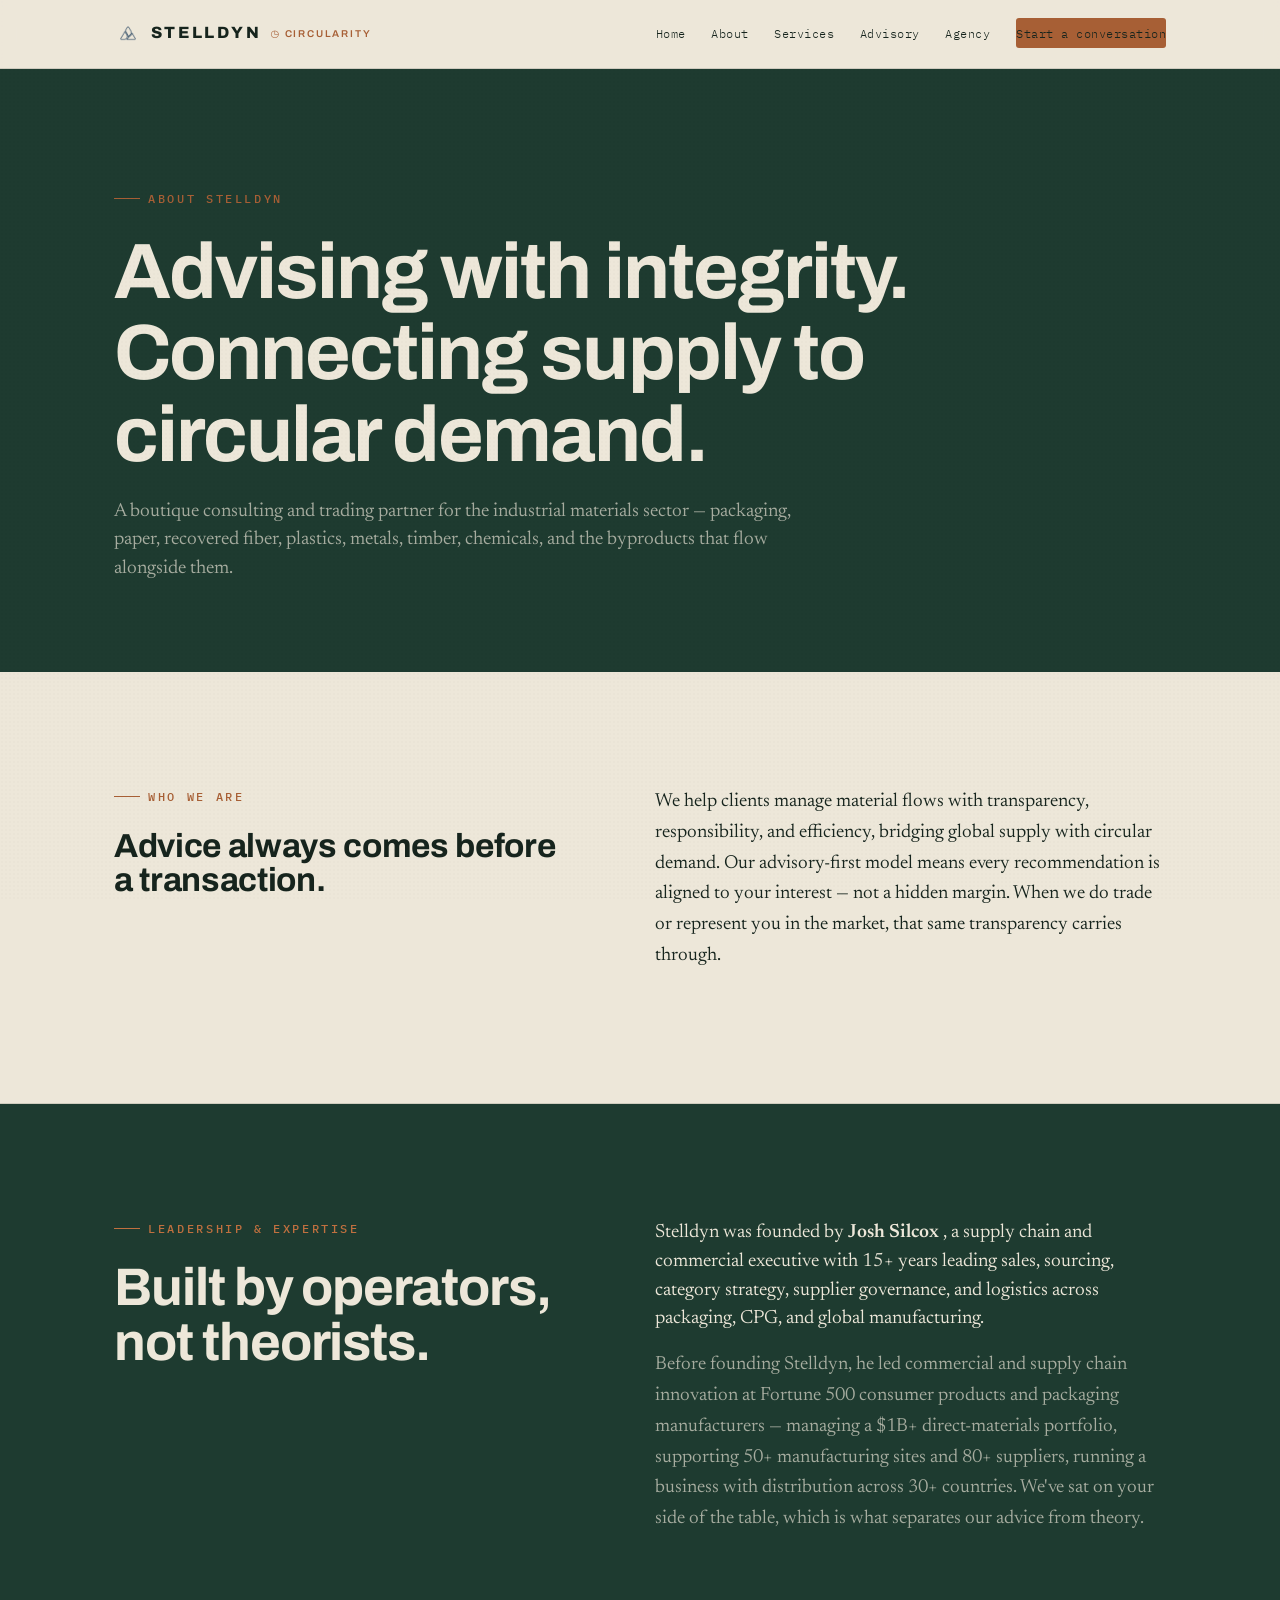
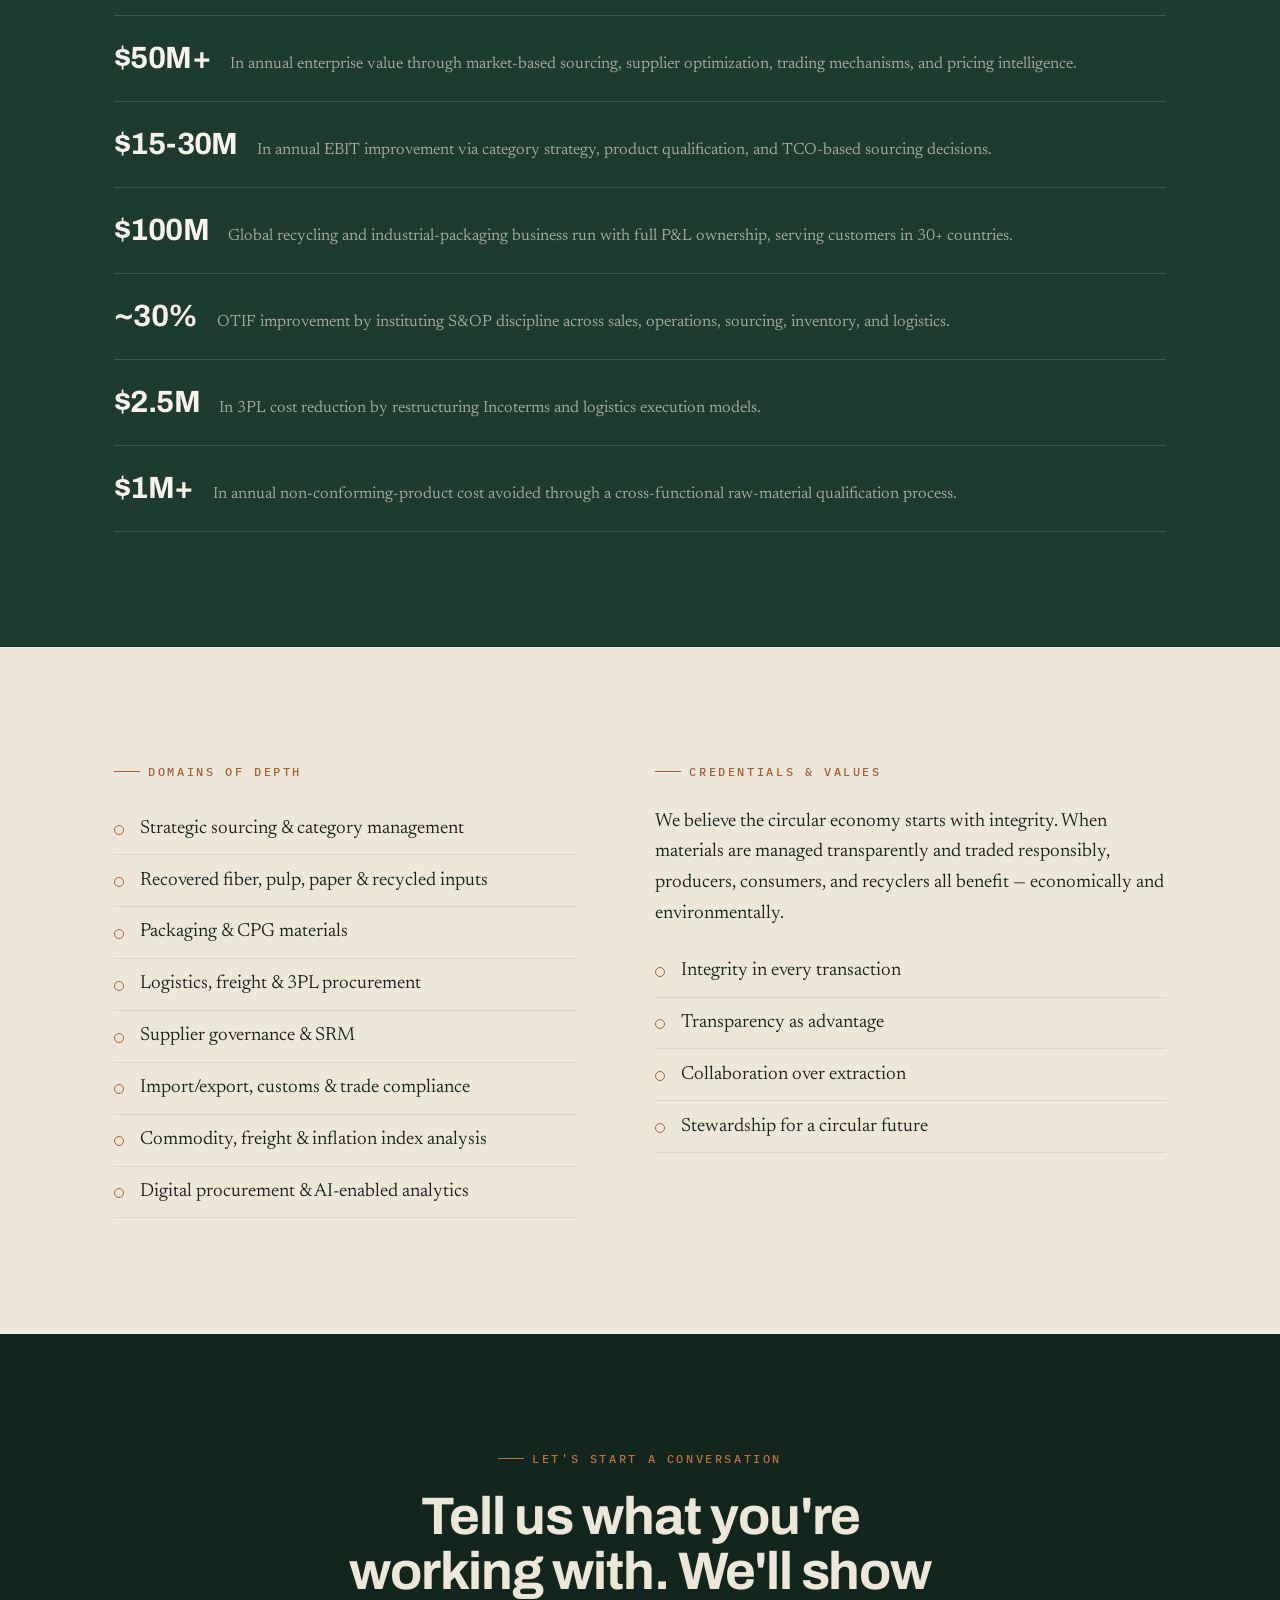
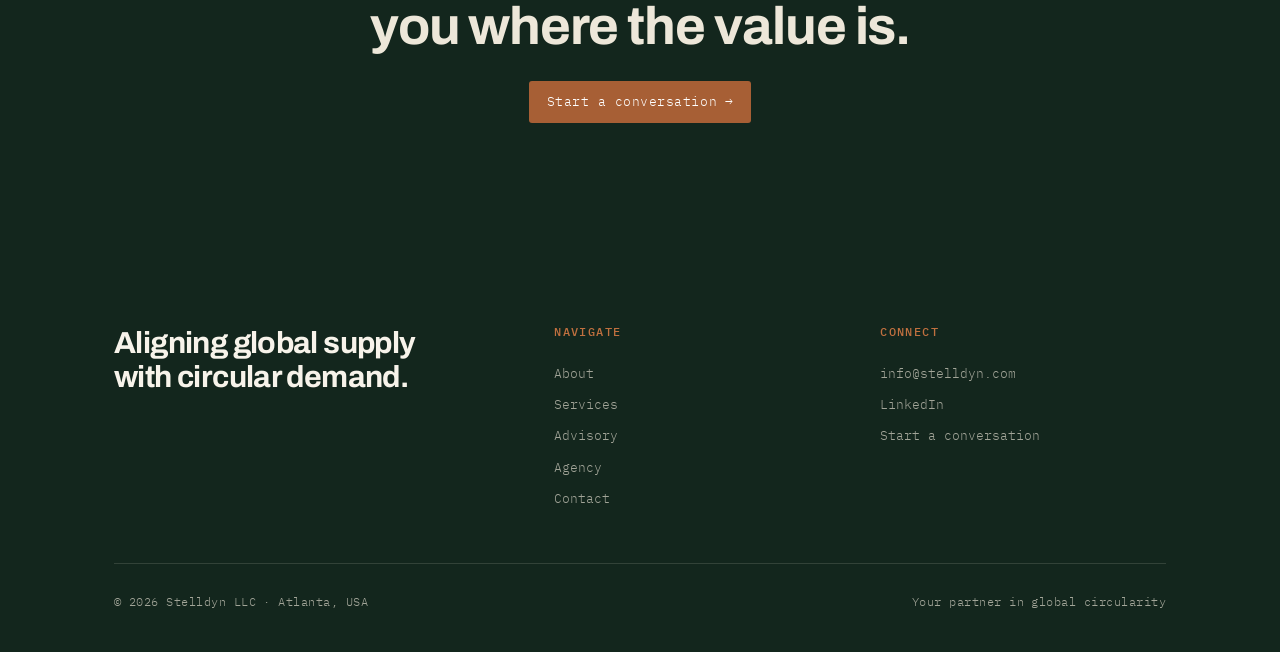
==== commit 07d0034b: "Replace josh@stelldyn.com with info@stelldyn.com sitewide" ====
--- a/about.html
+++ b/about.html
@@ -200,7 +200,7 @@
                 </div>
                 <div>
                     <h4>Connect</h4>
-                    <a href="mailto:josh@stelldyn.com">josh@stelldyn.com</a>
+                    <a href="mailto:info@stelldyn.com">info@stelldyn.com</a>
                     <a href="https://www.linkedin.com/in/joshsilcox" target="_blank" rel="noopener">LinkedIn</a>
                     <a href="contact.html">Start a conversation</a>
                 </div>
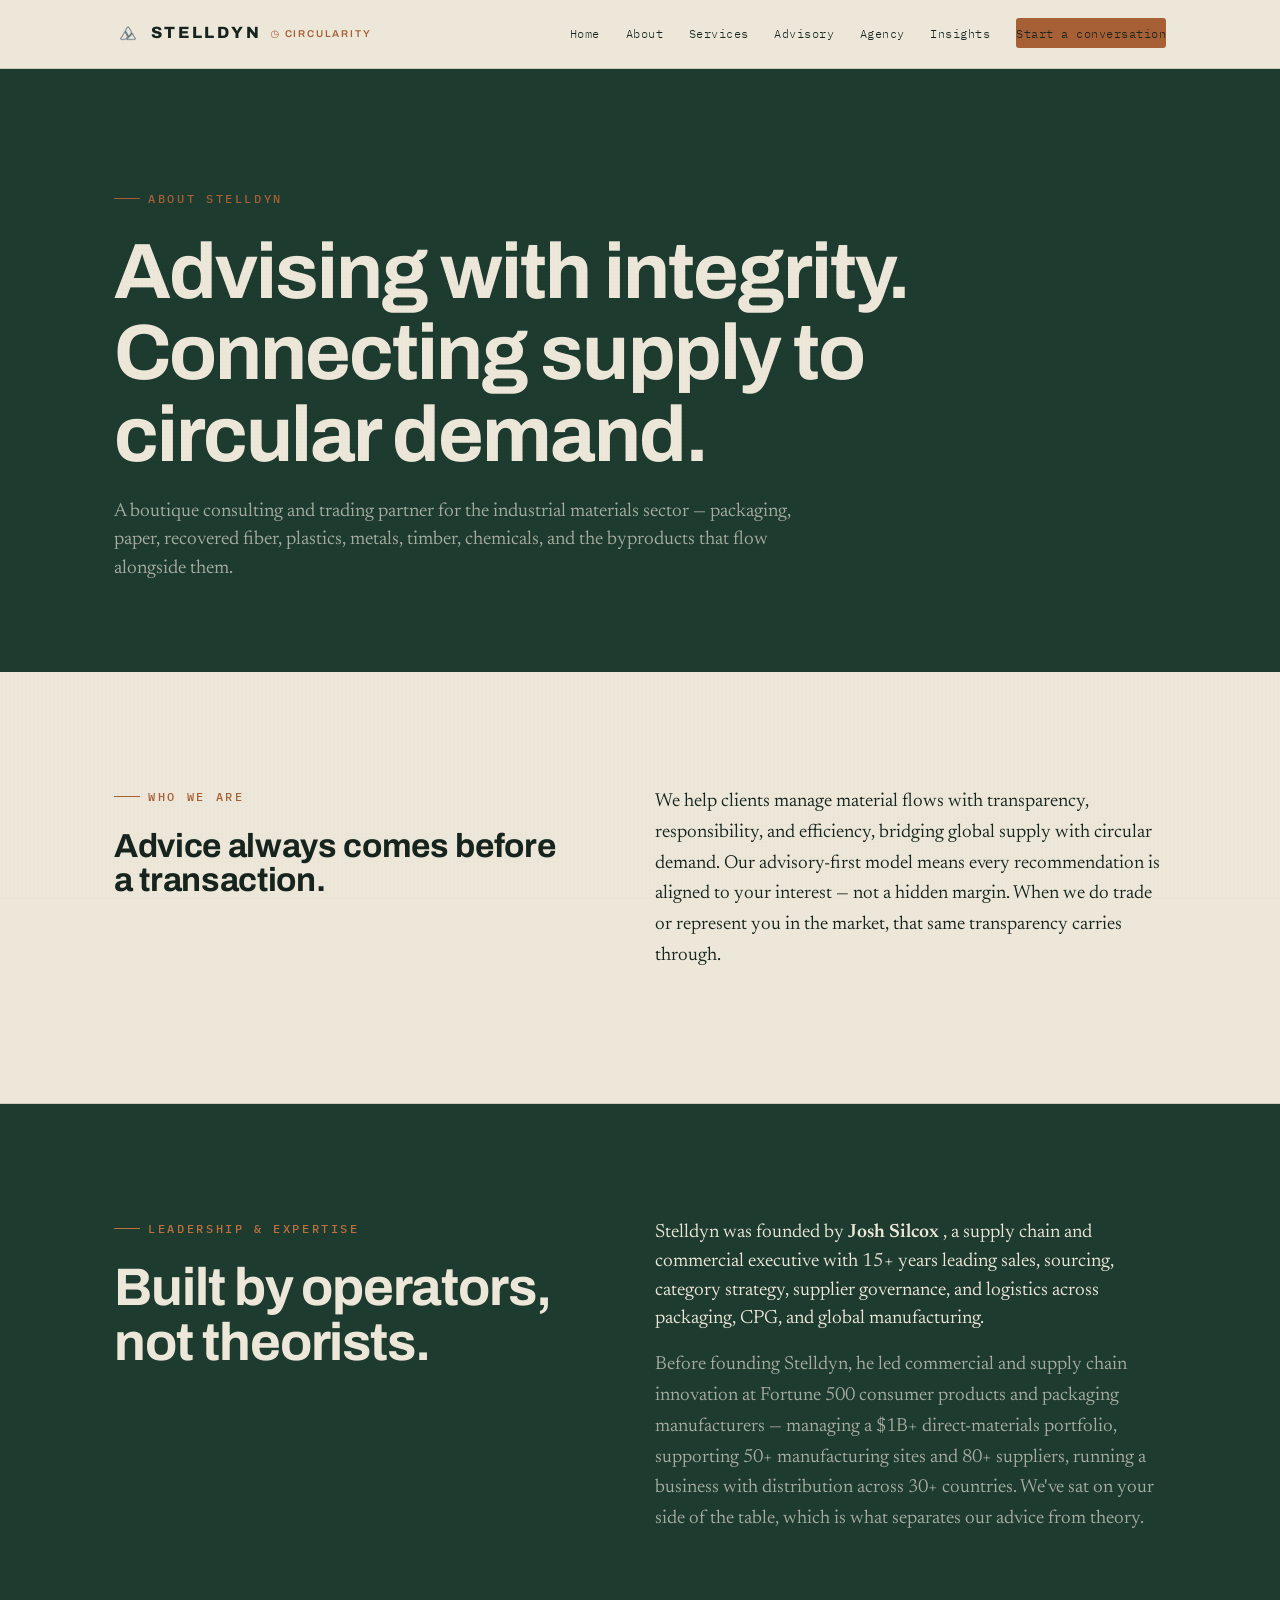
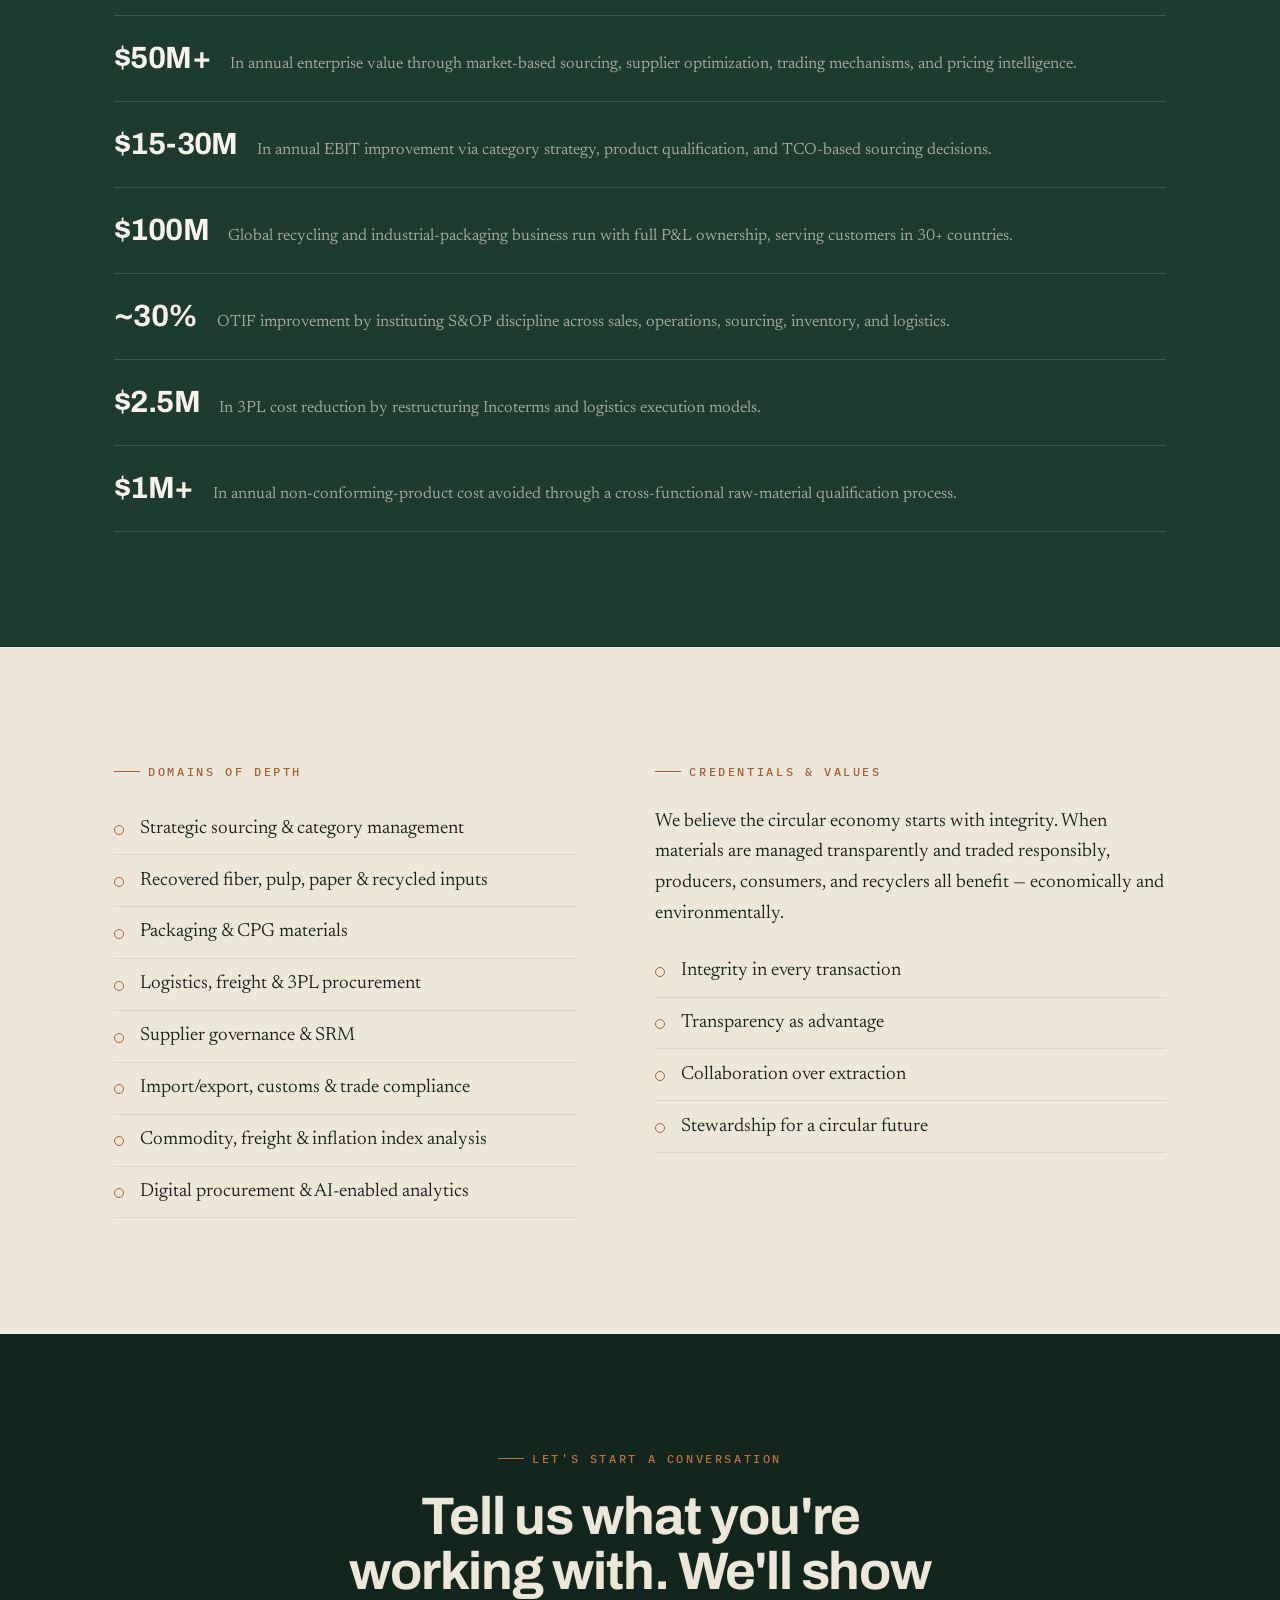
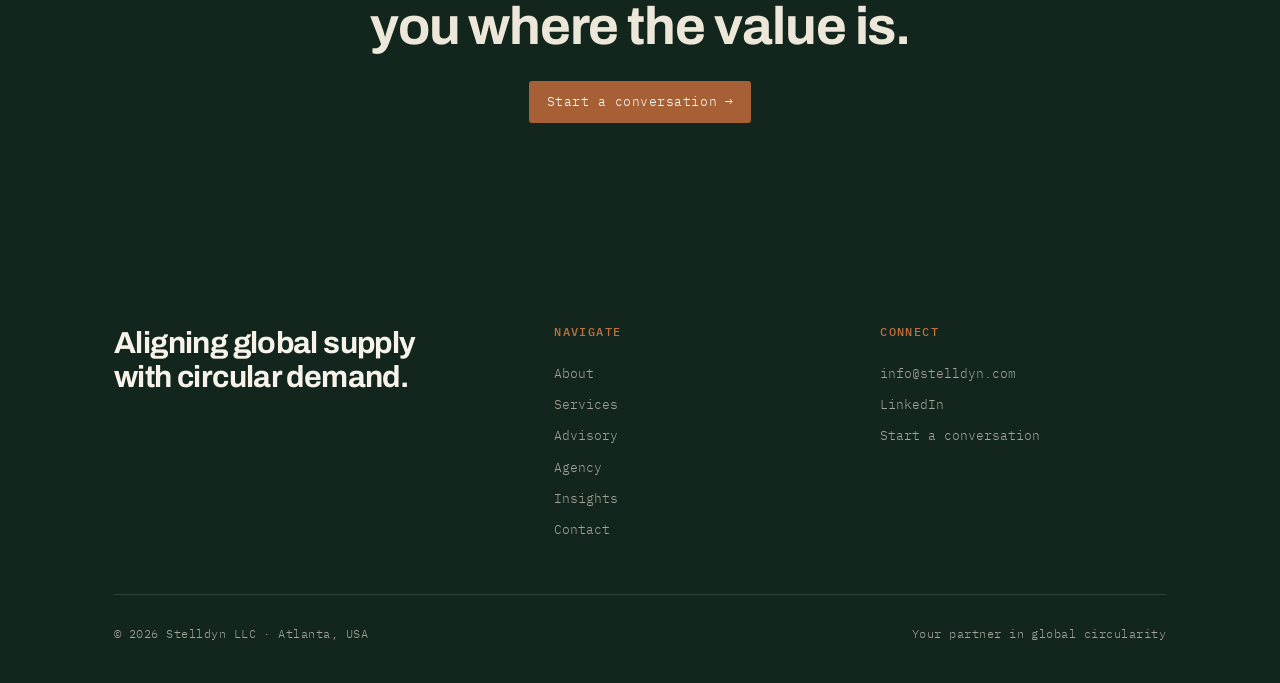
==== commit 1a311e53: "Add Insights (blog) section with two launch posts Adds insights/index.html plus two posts (advisory-" ====
--- a/about.html
+++ b/about.html
@@ -68,6 +68,9 @@
                         <a href="agency.html">Agency</a>
                     </li>
                     <li>
+                        <a href="insights/index.html">Insights</a>
+                    </li>
+                    <li>
                         <a class="btn btn--primary" href="contact.html">Start a conversation</a>
                     </li>
                 </ul>
@@ -196,6 +199,7 @@
                     <a href="services.html">Services</a>
                     <a href="advisory.html">Advisory</a>
                     <a href="agency.html">Agency</a>
+                    <a href="insights/index.html">Insights</a>
                     <a href="contact.html">Contact</a>
                 </div>
                 <div>
@@ -212,5 +216,6 @@
         </div>
     </footer>
     <script src="site.js"></script>
+<script defer src="/_vercel/insights/script.js"></script>
 </body>
 </html>
--- a/styles.css
+++ b/styles.css
@@ -165,6 +165,8 @@
 .svc{padding:clamp(32px,5vw,56px) 0;border-top:1px solid var(--line)}
 .svc:first-of-type{border-top:0}
 .svc-no{font-family:var(--mono);font-size:.8rem;color:var(--copper);letter-spacing:.1em}
+.svc h3 a{color:inherit;text-decoration:none}
+.svc h3 a:hover,.svc h3 a:focus-visible{color:var(--copper)}
 
 /* ---------- industries ---------- */
 .inds{display:flex;flex-wrap:wrap;gap:10px}
